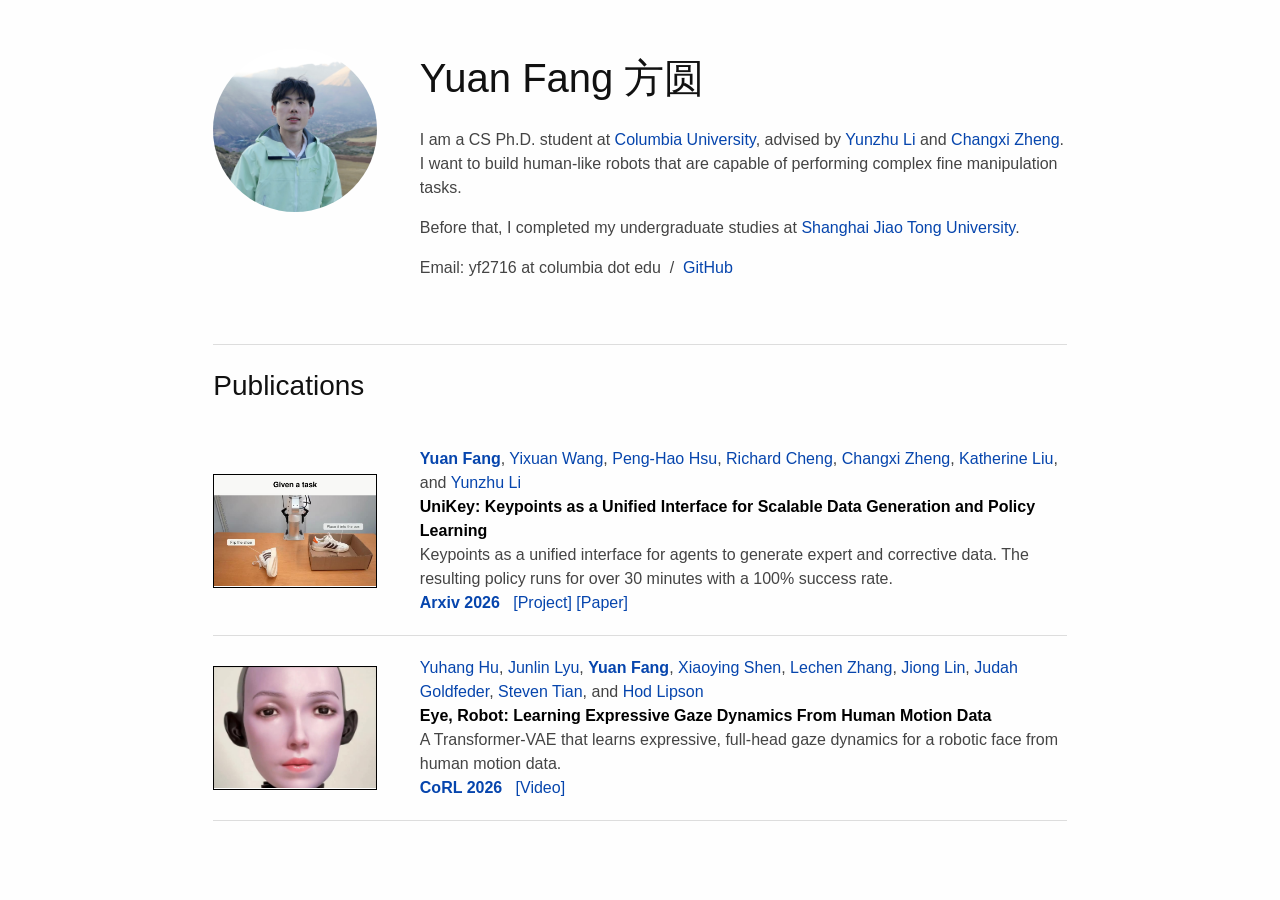
==== index.html @ 42b7cbca "Place publication section line above heading" ====
<!DOCTYPE html>
<html lang="en">
<head>
  <meta charset="UTF-8">
  <meta name="viewport" content="width=device-width, initial-scale=1">
  <meta name="author" content="Yuan Fang">
  <title>Yuan Fang</title>
  <link rel="icon" type="image/svg+xml" href="assets/favicon.svg">
  <style>
    body {
      width: 66.6667%;
      margin: 48px auto;
      font: 12pt/1.5 Helvetica, Arial, sans-serif;
      color: #444;
      background: #fefefe;
    }

    #profile {
      display: flex;
      align-items: flex-start;
      gap: 5%;
    }

    #profile img {
      display: block;
      width: 19.2%;
      max-width: 100%;
      height: auto;
      flex-shrink: 0;
      box-sizing: border-box;
      border-radius: 50%;
      object-fit: cover;
    }

    #profile-intro {
      flex: 1;
      min-width: 0;
    }

    .advisor {
      white-space: nowrap;
    }

    h1 {
      margin: 0 0 0.5em;
      font-size: 40px;
      font-weight: normal;
      line-height: 1.5;
      color: #111;
    }

    h2 {
      margin: 48px 0 0;
      font-size: 28px;
      font-weight: normal;
      color: #111;
    }

    p {
      margin: 1em 0;
    }

    a {
      color: #0645ad;
      text-decoration: none;
    }

    a:hover {
      color: #06e;
      text-decoration: underline;
    }

    .pub {
      display: flex;
      align-items: center;
      gap: 5%;
      padding: 20px 0;
      border-top: 1px solid #ddd;
    }

    #publications h2 {
      border-top: 1px solid #ddd;
      padding: 20px 0;
    }

    #publications h2 + .pub {
      border-top: 0;
    }

    .pub:last-child {
      border-bottom: 1px solid #ddd;
    }

    .pub-thumb {
      width: 19.2%;
      flex-shrink: 0;
    }

    .pub-thumb video {
      display: block;
      width: 100%;
      height: auto;
      box-sizing: border-box;
      border: 1px solid black;
    }

    .pub-text {
      flex: 1;
      min-width: 0;
    }

    .pub-title {
      font-weight: bold;
      color: #000;
    }

    .pub-links {
      color: #0645ad;
      font-weight: bold;
    }

    .pub-links a {
      font-weight: normal;
    }

    @media (max-width: 760px) {
      body {
        width: auto;
        margin: 24px 20px;
      }

      #profile,
      .pub {
        flex-direction: column;
        align-items: flex-start;
        gap: 20px;
      }

      #profile img {
        width: 154px;
      }

      .pub-thumb {
        width: 100%;
      }
    }
  </style>
</head>
<body>
  <main>
    <section id="profile">
      <img src="assets/profile/DSC05324.jpg" alt="Yuan Fang" width="3102" height="3102">
      <div id="profile-intro">
        <h1>Yuan Fang <span lang="zh">方圆</span></h1>
        <p>I am a CS Ph.D. student at <a href="https://www.columbia.edu/">Columbia University</a>, advised by <a class="advisor" href="https://yunzhuli.github.io/">Yunzhu Li</a> and <a class="advisor" href="https://www.cs.columbia.edu/~cxz/">Changxi Zheng</a>. I want to build human-like robots that are capable of performing complex fine manipulation tasks.</p>
        <p>Before that, I completed my undergraduate studies at <a href="https://en.sjtu.edu.cn/">Shanghai Jiao Tong University</a>.</p>
        <p>Email: yf2716 at columbia dot edu &nbsp;/&nbsp; <a href="https://github.com/yfang777">GitHub</a></p>
      </div>
    </section>

    <section id="publications">
      <h2>Publications</h2>

      <div class="pub">
        <div class="pub-thumb">
          <a href="https://yfang777.github.io/UniKey_Blog/"><video src="assets/images/unikey_teaser.mp4" poster="assets/images/unikey_teaser.jpg" width="640" height="440" autoplay muted loop playsinline preload="metadata" aria-label="UniKey teaser video"></video></a>
        </div>
        <div class="pub-text">
          <a href="https://yfang.info/"><strong>Yuan Fang</strong></a>,
          <a href="https://www.yixuanwang.me/">Yixuan Wang</a>,
          <a href="https://penghaohsu.github.io/">Peng-Hao Hsu</a>,
          <a href="https://www.linkedin.com/in/richard-cheng-83838088">Richard Cheng</a>,
          <a href="https://www.cs.columbia.edu/~cxz/">Changxi Zheng</a>,
          <a href="https://www.thekatherineliu.com/">Katherine Liu</a>, and
          <a href="https://yunzhuli.github.io/">Yunzhu Li</a>
          <br>
          <span class="pub-title">UniKey: Keypoints as a Unified Interface for Scalable Data Generation and Policy Learning</span>
          <br>
          Keypoints as a unified interface for agents to generate expert and corrective data. The resulting policy runs for over 30 minutes with a 100% success rate.
          <br>
          <span class="pub-links">Arxiv 2026 &nbsp; <a href="https://yfang777.github.io/UniKey_Blog/">[Project]</a> <a href="https://yfang777.github.io/UniKey_Blog/UniKey.pdf">[Paper]</a></span>
        </div>
      </div>

      <div class="pub">
        <div class="pub-thumb">
          <a href="https://www.youtube.com/watch?v=bZZSLsCq9u8"><video src="assets/images/gaze.mp4" poster="assets/images/gaze.jpg" width="800" height="600" autoplay muted loop playsinline preload="metadata" aria-label="Eye, Robot gaze video"></video></a>
        </div>
        <div class="pub-text">
          <a href="https://yuhang-hu.com/">Yuhang Hu</a>,
          <a href="#">Junlin Lyu</a>,
          <a href="https://yfang.info/"><strong>Yuan Fang</strong></a>,
          <a href="#">Xiaoying Shen</a>,
          <a href="https://www.lechen-zhang.com/">Lechen Zhang</a>,
          <a href="https://jl6017.github.io/">Jiong Lin</a>,
          <a href="https://judahgoldfeder.com/">Judah Goldfeder</a>,
          <a href="#">Steven Tian</a>, and
          <a href="https://www.hodlipson.com/">Hod Lipson</a>
          <br>
          <span class="pub-title">Eye, Robot: Learning Expressive Gaze Dynamics From Human Motion Data</span>
          <br>
          A Transformer-VAE that learns expressive, full-head gaze dynamics for a robotic face from human motion data.
          <br>
          <span class="pub-links">CoRL 2026 &nbsp; <a href="https://www.youtube.com/watch?v=bZZSLsCq9u8">[Video]</a></span>
        </div>
      </div>
    </section>
  </main>
</body>
</html>
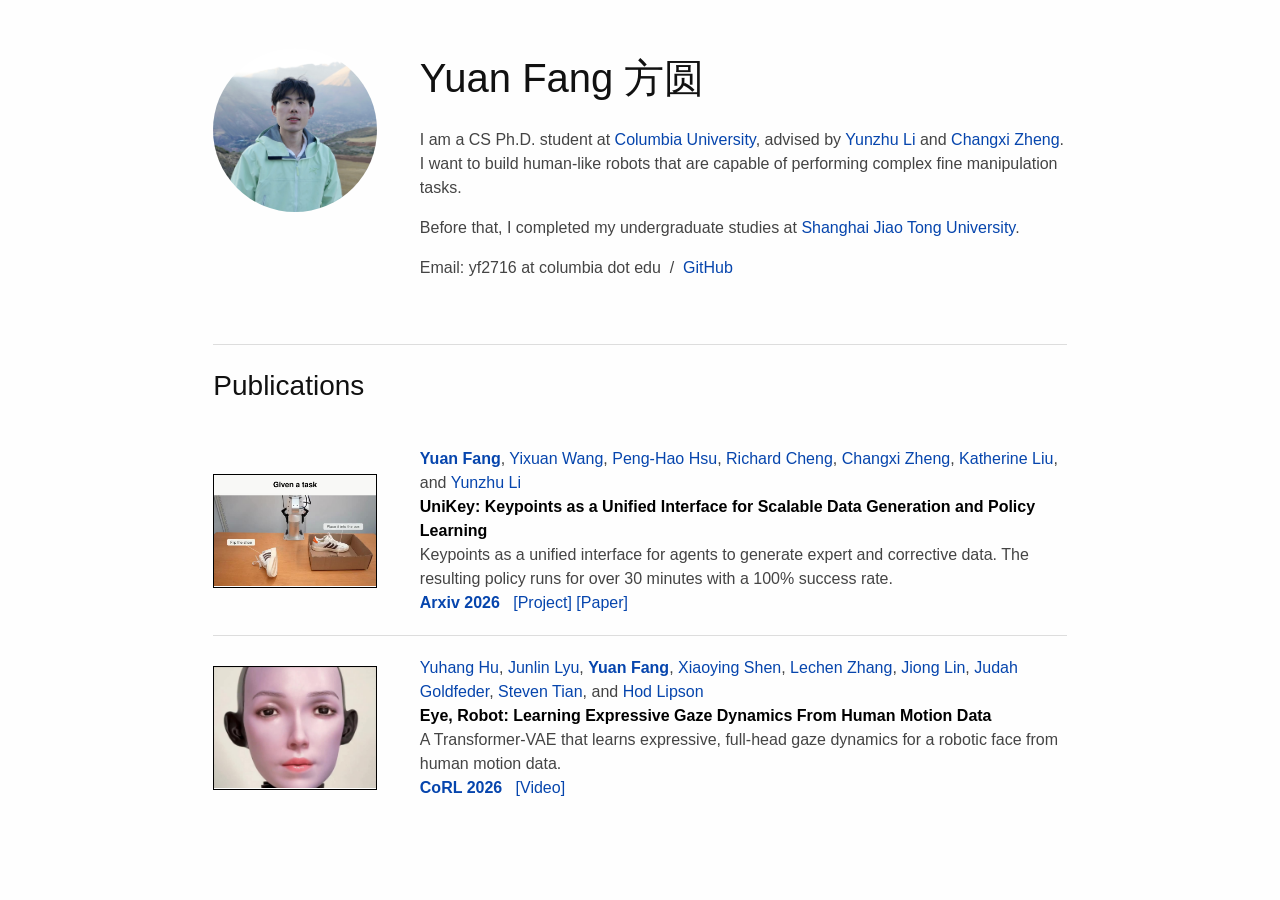
==== commit 30b83c2b: "Remove line after publications" ====
--- a/index.html
+++ b/index.html
@@ -87,10 +87,6 @@
       border-top: 0;
     }
 
-    .pub:last-child {
-      border-bottom: 1px solid #ddd;
-    }
-
     .pub-thumb {
       width: 19.2%;
       flex-shrink: 0;
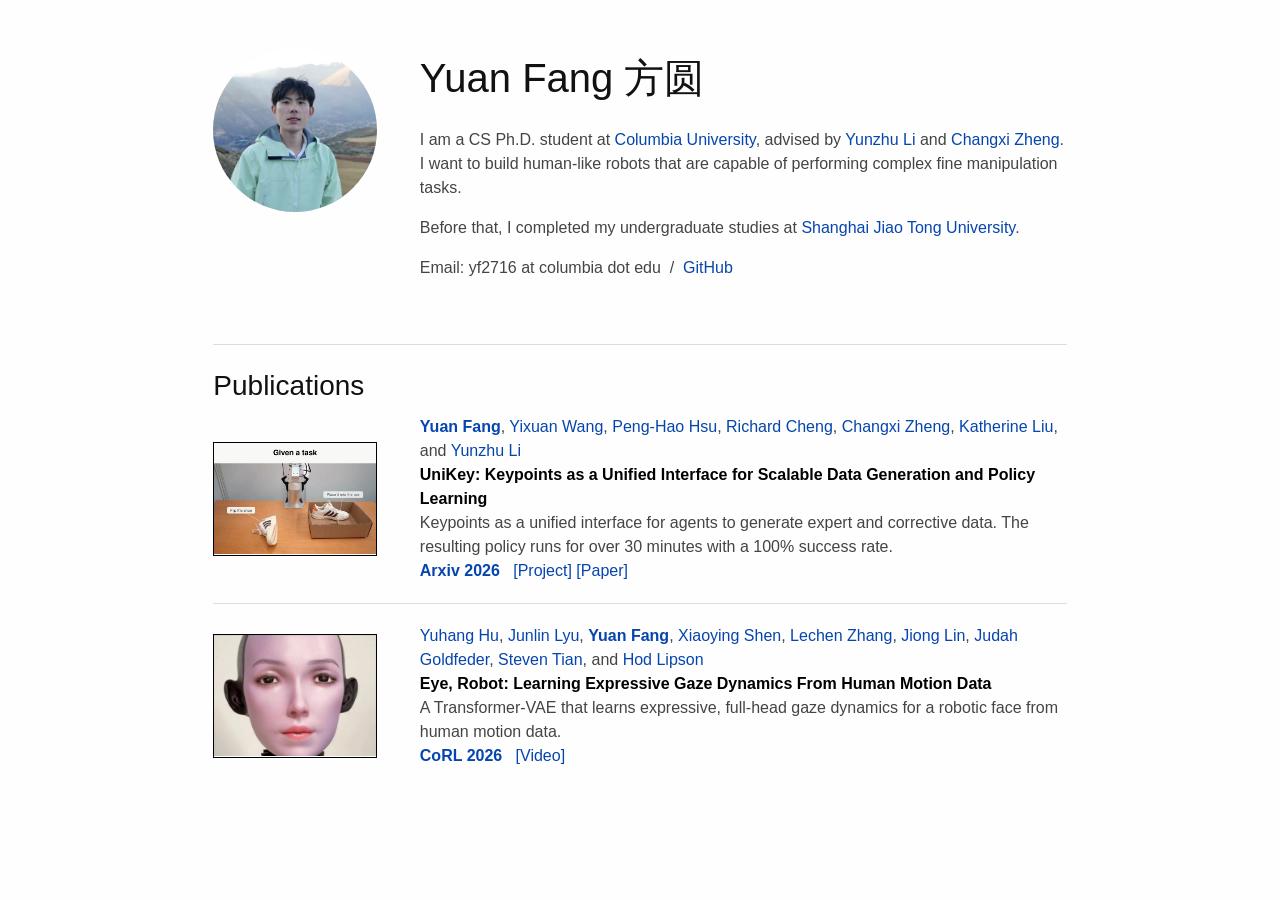
==== commit 32c55faf: "Play publication videos on hover" ====
--- a/index.html
+++ b/index.html
@@ -80,11 +80,12 @@
 
     #publications h2 {
       border-top: 1px solid #ddd;
-      padding: 20px 0;
+      padding: 20px 0 0;
     }
 
     #publications h2 + .pub {
       border-top: 0;
+      padding-top: 8px;
     }
 
     .pub-thumb {
@@ -159,7 +160,7 @@
 
       <div class="pub">
         <div class="pub-thumb">
-          <a href="https://yfang777.github.io/UniKey_Blog/"><video src="assets/images/unikey_teaser.mp4" poster="assets/images/unikey_teaser.jpg" width="640" height="440" autoplay muted loop playsinline preload="metadata" aria-label="UniKey teaser video"></video></a>
+          <a href="https://yfang777.github.io/UniKey_Blog/"><video src="assets/images/unikey_teaser.mp4" poster="assets/images/unikey_teaser.jpg" width="640" height="440" muted loop playsinline preload="metadata" aria-label="UniKey teaser video"></video></a>
         </div>
         <div class="pub-text">
           <a href="https://yfang.info/"><strong>Yuan Fang</strong></a>,
@@ -180,7 +181,7 @@
 
       <div class="pub">
         <div class="pub-thumb">
-          <a href="https://www.youtube.com/watch?v=bZZSLsCq9u8"><video src="assets/images/gaze.mp4" poster="assets/images/gaze.jpg" width="800" height="600" autoplay muted loop playsinline preload="metadata" aria-label="Eye, Robot gaze video"></video></a>
+          <a href="https://www.youtube.com/watch?v=bZZSLsCq9u8"><video src="assets/images/gaze.mp4" poster="assets/images/gaze.jpg" width="800" height="600" muted loop playsinline preload="metadata" aria-label="Eye, Robot gaze video"></video></a>
         </div>
         <div class="pub-text">
           <a href="https://yuhang-hu.com/">Yuhang Hu</a>,
@@ -202,5 +203,16 @@
       </div>
     </section>
   </main>
+  <script>
+    document.querySelectorAll('.pub').forEach((publication) => {
+      const video = publication.querySelector('video');
+      if (!video) return;
+
+      publication.addEventListener('mouseenter', () => {
+        video.play().catch(() => {});
+      });
+      publication.addEventListener('mouseleave', () => video.pause());
+    });
+  </script>
 </body>
 </html>
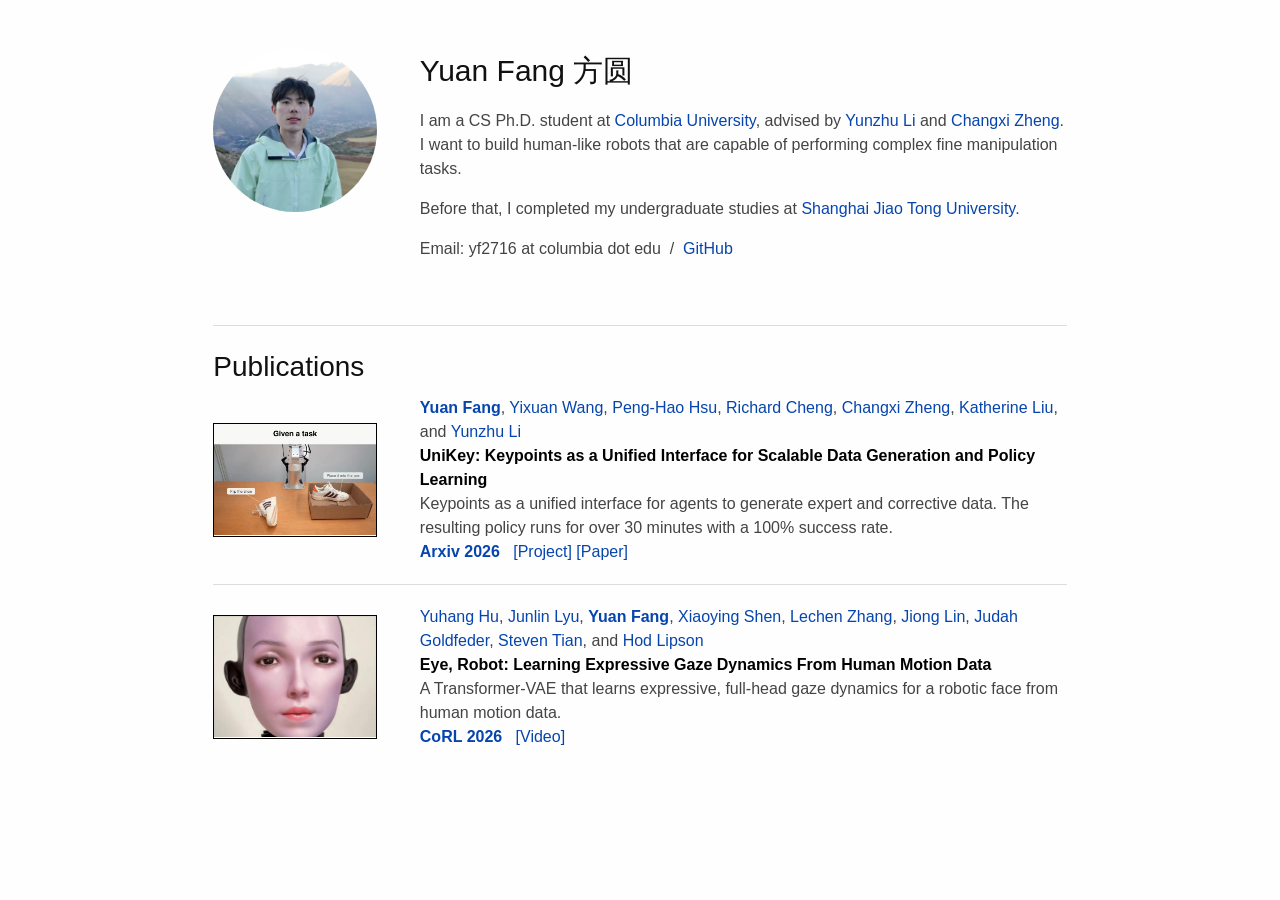
==== commit c0543896: "Reduce profile heading size" ====
--- a/index.html
+++ b/index.html
@@ -43,7 +43,7 @@
 
     h1 {
       margin: 0 0 0.5em;
-      font-size: 40px;
+      font-size: 30px;
       font-weight: normal;
       line-height: 1.5;
       color: #111;
@@ -160,7 +160,7 @@
 
       <div class="pub">
         <div class="pub-thumb">
-          <a href="https://yfang777.github.io/UniKey_Blog/"><video src="assets/images/unikey_teaser.mp4" poster="assets/images/unikey_teaser.jpg" width="640" height="440" muted loop playsinline preload="metadata" aria-label="UniKey teaser video"></video></a>
+          <a href="https://yfang777.github.io/UniKey_Blog/"><video src="assets/images/unikey_teaser.mp4" poster="assets/images/unikey_teaser.jpg" width="640" height="440" muted playsinline preload="metadata" aria-label="UniKey teaser video"></video></a>
         </div>
         <div class="pub-text">
           <a href="https://yfang.info/"><strong>Yuan Fang</strong></a>,
@@ -181,7 +181,7 @@
 
       <div class="pub">
         <div class="pub-thumb">
-          <a href="https://www.youtube.com/watch?v=bZZSLsCq9u8"><video src="assets/images/gaze.mp4" poster="assets/images/gaze.jpg" width="800" height="600" muted loop playsinline preload="metadata" aria-label="Eye, Robot gaze video"></video></a>
+          <a href="https://www.youtube.com/watch?v=bZZSLsCq9u8"><video src="assets/images/gaze.mp4" poster="assets/images/gaze.jpg" width="800" height="600" muted playsinline preload="metadata" aria-label="Eye, Robot gaze video"></video></a>
         </div>
         <div class="pub-text">
           <a href="https://yuhang-hu.com/">Yuhang Hu</a>,
@@ -211,7 +211,6 @@
       publication.addEventListener('mouseenter', () => {
         video.play().catch(() => {});
       });
-      publication.addEventListener('mouseleave', () => video.pause());
     });
   </script>
 </body>
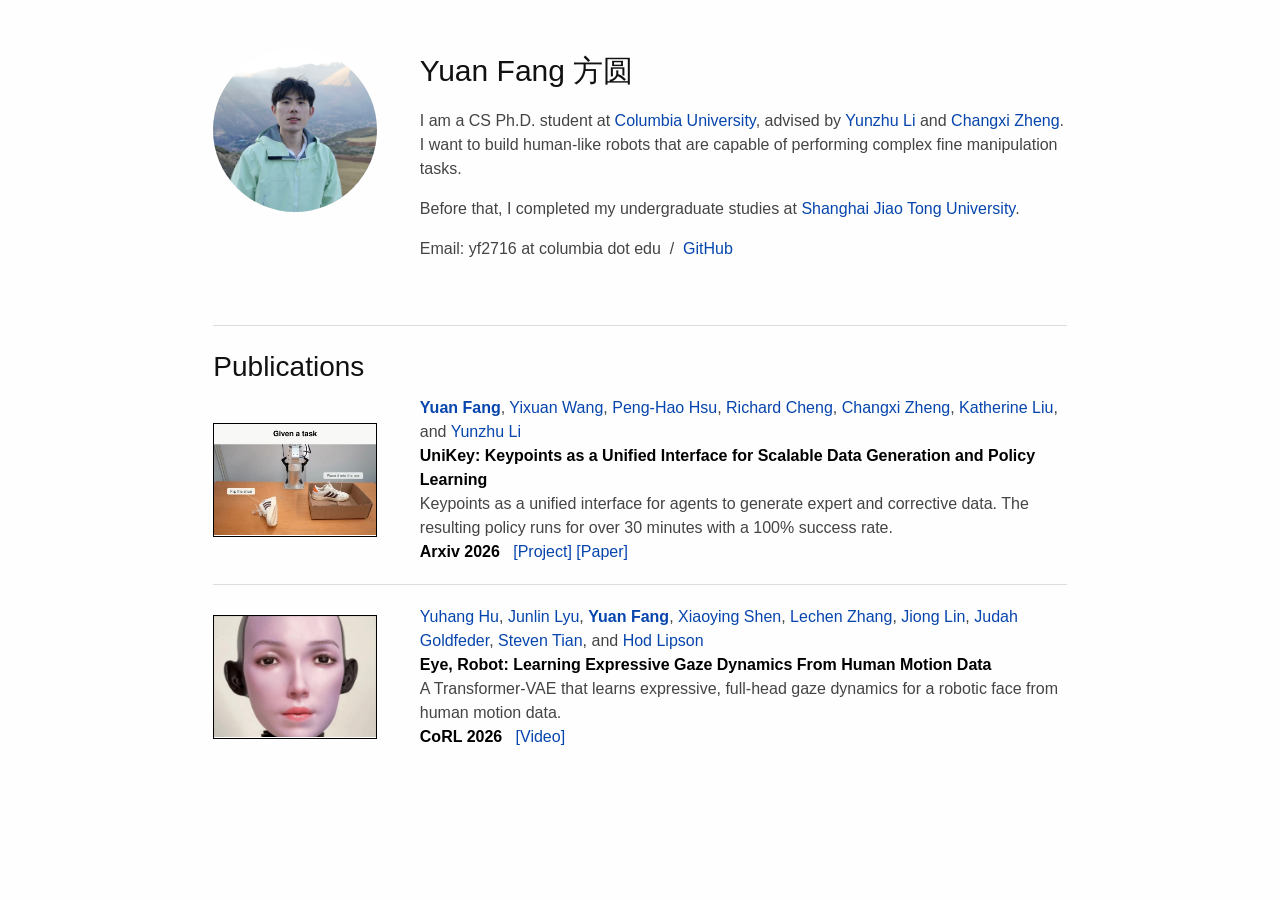
==== commit 9aff15b6: "Use black for publication venues" ====
--- a/index.html
+++ b/index.html
@@ -112,7 +112,7 @@
     }
 
     .pub-links {
-      color: #0645ad;
+      color: #000;
       font-weight: bold;
     }
 
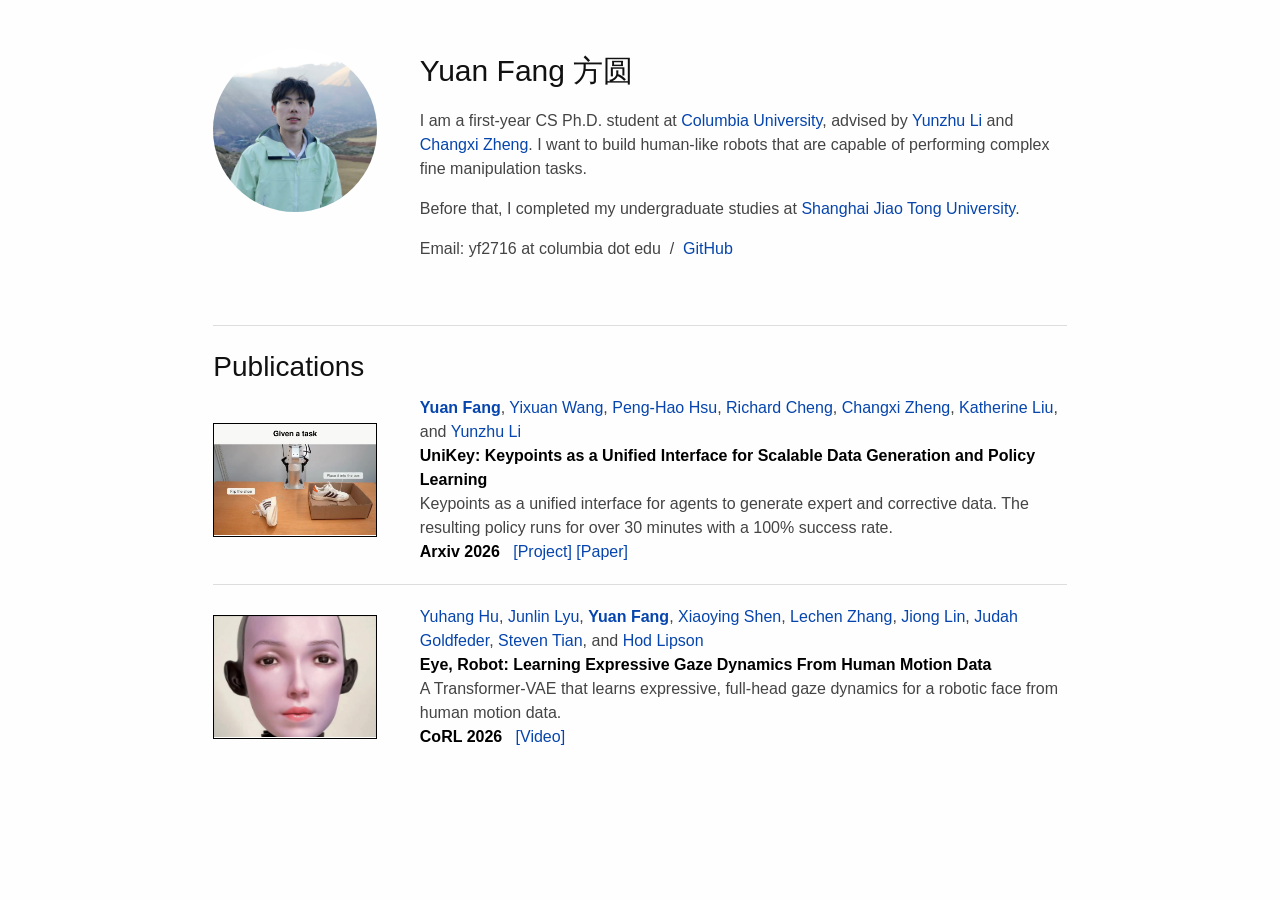
==== commit f835f33c: "Update PhD year in introduction" ====
--- a/index.html
+++ b/index.html
@@ -149,7 +149,7 @@
       <img src="assets/profile/DSC05324.jpg" alt="Yuan Fang" width="3102" height="3102">
       <div id="profile-intro">
         <h1>Yuan Fang <span lang="zh">方圆</span></h1>
-        <p>I am a CS Ph.D. student at <a href="https://www.columbia.edu/">Columbia University</a>, advised by <a class="advisor" href="https://yunzhuli.github.io/">Yunzhu Li</a> and <a class="advisor" href="https://www.cs.columbia.edu/~cxz/">Changxi Zheng</a>. I want to build human-like robots that are capable of performing complex fine manipulation tasks.</p>
+        <p>I am a first-year CS Ph.D. student at <a href="https://www.columbia.edu/">Columbia University</a>, advised by <a class="advisor" href="https://yunzhuli.github.io/">Yunzhu Li</a> and <a class="advisor" href="https://www.cs.columbia.edu/~cxz/">Changxi Zheng</a>. I want to build human-like robots that are capable of performing complex fine manipulation tasks.</p>
         <p>Before that, I completed my undergraduate studies at <a href="https://en.sjtu.edu.cn/">Shanghai Jiao Tong University</a>.</p>
         <p>Email: yf2716 at columbia dot edu &nbsp;/&nbsp; <a href="https://github.com/yfang777">GitHub</a></p>
       </div>
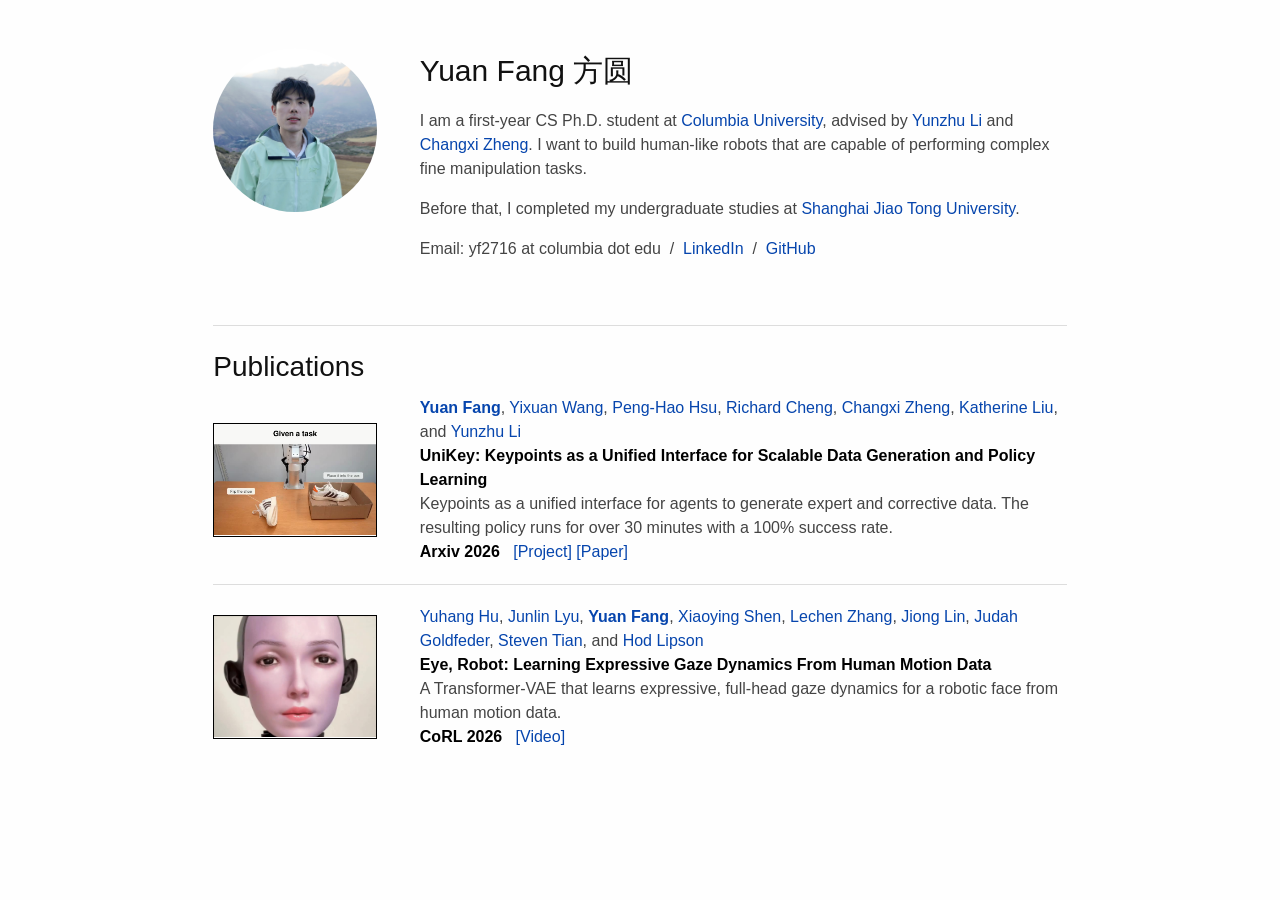
==== commit 2227c18c: "Add LinkedIn profile link" ====
--- a/index.html
+++ b/index.html
@@ -151,7 +151,7 @@
         <h1>Yuan Fang <span lang="zh">方圆</span></h1>
         <p>I am a first-year CS Ph.D. student at <a href="https://www.columbia.edu/">Columbia University</a>, advised by <a class="advisor" href="https://yunzhuli.github.io/">Yunzhu Li</a> and <a class="advisor" href="https://www.cs.columbia.edu/~cxz/">Changxi Zheng</a>. I want to build human-like robots that are capable of performing complex fine manipulation tasks.</p>
         <p>Before that, I completed my undergraduate studies at <a href="https://en.sjtu.edu.cn/">Shanghai Jiao Tong University</a>.</p>
-        <p>Email: yf2716 at columbia dot edu &nbsp;/&nbsp; <a href="https://github.com/yfang777">GitHub</a></p>
+        <p>Email: yf2716 at columbia dot edu &nbsp;/&nbsp; <a href="https://www.linkedin.com/in/yuan-fang-806726328/">LinkedIn</a> &nbsp;/&nbsp; <a href="https://github.com/yfang777">GitHub</a></p>
       </div>
     </section>
 
